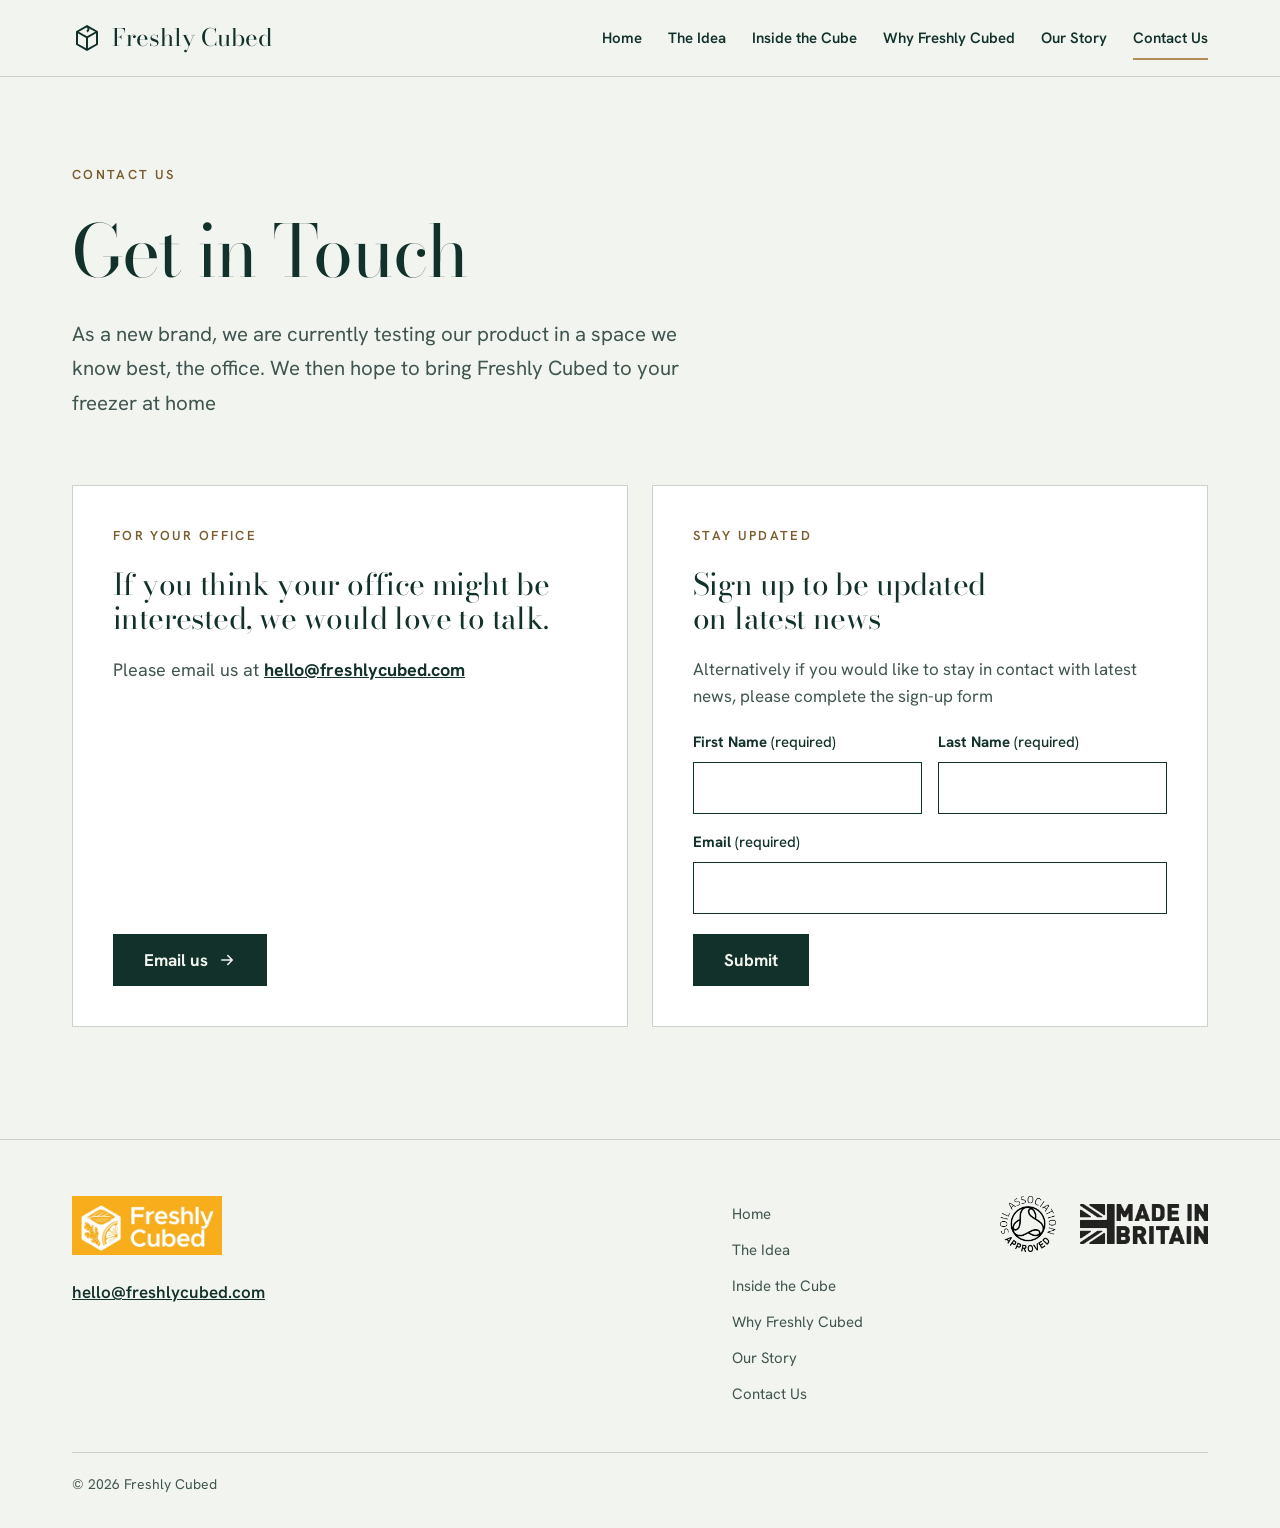
==== contact.html @ 2414d9d3 "feat: add Freshly Cubed website (design A, botanical) Six static pages built from concept direction " ====
<!doctype html>
<html lang="en-GB" class="no-js">
<head>
<meta charset="utf-8">
<meta name="viewport" content="width=device-width, initial-scale=1, viewport-fit=cover">
<title>Contact Us | Freshly Cubed</title>
<meta name="description" content="Get in touch with Freshly Cubed. If you think your office might be interested, we would love to talk.">
<meta name="theme-color" content="#F2F4F0">
<meta property="og:site_name" content="Freshly Cubed">
<meta property="og:title" content="Contact Us | Freshly Cubed">
<meta property="og:description" content="Get in touch with Freshly Cubed. If you think your office might be interested, we would love to talk.">
<meta property="og:type" content="website">
<meta property="og:image" content="images/cube-ingredients.jpg">
<link rel="canonical" href="https://freshlycubed.com/contact">
<link rel="icon" type="image/png" href="images/favicon.png">
<link rel="preconnect" href="https://fonts.googleapis.com">
<link rel="preconnect" href="https://fonts.gstatic.com" crossorigin>
<link rel="stylesheet" href="https://fonts.googleapis.com/css2?family=Bodoni+Moda:ital,opsz,wght@0,6..96,400;0,6..96,500;1,6..96,400&amp;family=Hanken+Grotesk:wght@400;500;600;700&amp;display=swap">
<link rel="stylesheet" href="css/site.css">
<script src="js/site.js" defer></script>
</head>
<body>
<a href="#main" class="skip">Skip to content</a>
<header class="site-header">
  <div class="wrap header-row">
    <a href="index.html" class="brand"><svg width="30" height="30" viewBox="0 0 24 24" fill="none" stroke="currentColor" stroke-width="1.6" stroke-linejoin="round" aria-hidden="true"><path d="M12 2.5 20 7v10l-8 4.5L4 17V7z"/><path d="M4 7l8 4.5L20 7M12 11.5v10"/><path d="M12 2.5c1.6 1.4 1.6 3 0 4.4"/></svg>Freshly Cubed</a>
    <button class="nav-toggle" type="button" aria-expanded="false" aria-controls="site-nav">
      <svg class="icon-open" width="20" height="20" viewBox="0 0 24 24" fill="none" stroke="currentColor" stroke-width="2" stroke-linecap="round" aria-hidden="true"><path d="M4 7h16M4 12h16M4 17h16"/></svg>
      <svg class="icon-close" width="20" height="20" viewBox="0 0 24 24" fill="none" stroke="currentColor" stroke-width="2" stroke-linecap="round" aria-hidden="true"><path d="M6 6l12 12M18 6 6 18"/></svg>
      Menu
    </button>
    <nav id="site-nav" class="site-nav" aria-label="Main">
      <ul class="nav-list"><li><a href="index.html">Home</a></li><li><a href="the-idea.html">The Idea</a></li><li><a href="inside-the-cube.html">Inside the Cube</a></li><li><a href="why.html">Why Freshly Cubed</a></li><li><a href="story.html">Our Story</a></li><li><a href="contact.html" aria-current="page">Contact Us</a></li></ul>
    </nav>
  </div>
</header>
<main id="main">
<section class="section section--tight-top" style="padding-bottom:64px">
  <div class="wrap stack">
    <p class="eyebrow">Contact Us</p>
    <h1 class="h-display">Get in Touch</h1>
    <p class="lede muted">As a new brand, we are currently testing our product in a space we know best, the office. We then hope to bring Freshly Cubed to your freezer at home</p>
  </div>
</section>

<section class="section section--flush-top">
  <div class="wrap card-grid">
    <div class="card">
      <p class="eyebrow">For your office</p>
      <h2 class="h-card" style="font-size:clamp(26px,2.6vw,30px)">If you think your office might be interested, we would love to talk.</h2>
      <p class="muted" style="font-size:18px">Please email us at <a href="mailto:hello@freshlycubed.com" style="color:var(--forest);font-weight:700">hello@freshlycubed.com</a></p>
      <div class="card__foot"><a class="btn" href="mailto:hello@freshlycubed.com">Email us<svg width="18" height="18" viewBox="0 0 24 24" fill="none" stroke="currentColor" stroke-width="2" stroke-linecap="round" aria-hidden="true"><path d="M5 12h14M13 6l6 6-6 6"/></svg></a></div>
    </div>
    <form class="card" data-signup novalidate>
      <p class="eyebrow">Stay updated</p>
      <h2 class="h-card" style="font-size:clamp(26px,2.6vw,30px)">Sign up to be updated on latest news</h2>
      <p class="muted">Alternatively if you would like to stay in contact with latest news, please complete the sign-up form</p>
      <div class="form-grid">
        <div class="field"><label for="first-name">First Name <span>(required)</span></label><input id="first-name" name="first_name" type="text" autocomplete="given-name" required></div>
        <div class="field"><label for="last-name">Last Name <span>(required)</span></label><input id="last-name" name="last_name" type="text" autocomplete="family-name" required></div>
        <div class="field field--full"><label for="email">Email <span>(required)</span></label><input id="email" name="email" type="email" autocomplete="email" required></div>
      </div>
      <div><button class="btn" type="submit">Submit</button></div>
      <p class="form-status" data-status role="status" aria-live="polite" hidden></p>
    </form>
  </div>
</section>
</main>
<footer class="site-footer">
  <div class="wrap">
    <div class="footer-row">
      <div class="footer-brand">
        <a href="index.html"><img src="images/logo.webp" width="668" height="260" alt="Freshly Cubed"></a>
        <a class="footer-email" href="mailto:hello@freshlycubed.com">hello@freshlycubed.com</a>
      </div>
      <nav class="footer-nav" aria-label="Footer"><ul><li><a href="index.html">Home</a></li><li><a href="the-idea.html">The Idea</a></li><li><a href="inside-the-cube.html">Inside the Cube</a></li><li><a href="why.html">Why Freshly Cubed</a></li><li><a href="story.html">Our Story</a></li><li><a href="contact.html">Contact Us</a></li></ul></nav>
      <div class="badges">
        <img src="images/soil-association.webp" width="400" height="399" alt="Soil Association approved organic">
        <img class="badge-wide" src="images/made-in-britain.webp" width="400" height="125" alt="Made in Britain">
      </div>
    </div>
    <p class="footer-base">&copy; <span data-year>2026</span> Freshly Cubed</p>
  </div>
</footer>
</body>
</html>
---- css/site.css ----
/* Freshly Cubed — Design A "Botanical"
   Layout: one 1200px editorial column; mint ground, white and forest bands,
   one brand-orange photo panel per page where the product photo lives. */
:root {
  --forest: #12312A;
  --mint: #F2F4F0;
  --paper: #FFFFFF;
  --sage: #40554F;
  --mist: #C7D3CC;
  --line: #C9D3CB;
  --line-soft: #D5DDD6;
  --gold: #7A5C2E;
  --brass: #B08D57;
  --sand: #D9B97F;
  --orange: #F8AE1C;

  --display: 'Bodoni Moda', 'Bodoni 72', Didot, Georgia, serif;
  --body: 'Hanken Grotesk', system-ui, -apple-system, 'Segoe UI', Roboto, sans-serif;

  --gutter: clamp(16px, 4vw, 32px);
  --section: clamp(64px, 9vw, 112px);
  --header-h: 76px;
  color-scheme: light;
}

*, *::before, *::after { box-sizing: border-box; }
html { -webkit-text-size-adjust: 100%; scroll-behavior: smooth; }
body {
  margin: 0;
  background: var(--mint);
  color: var(--forest);
  font-family: var(--body);
  font-size: 17px;
  line-height: 1.6;
  -webkit-font-smoothing: antialiased;
  text-rendering: optimizeLegibility;
}
body::before {
  content: "";
  position: fixed;
  inset: 0 0 auto;
  height: env(safe-area-inset-top, 0px);
  z-index: 40;
  background: var(--mint);
}
img { max-width: 100%; height: auto; display: block; }
a { color: inherit; }
p { margin: 0; }
h1, h2, h3 {
  margin: 0;
  font-family: var(--display);
  font-weight: 400;
  letter-spacing: -0.02em;
  text-wrap: balance;
}
ul, ol { list-style: none; margin: 0; padding: 0; }
:focus-visible { outline: 3px solid var(--gold); outline-offset: 3px; }
[hidden] { display: none !important; }

.wrap {
  width: 100%;
  max-width: 1200px;
  margin-inline: auto;
  padding-left: max(var(--gutter), env(safe-area-inset-left, 0px));
  padding-right: max(var(--gutter), env(safe-area-inset-right, 0px));
}

.skip {
  position: absolute;
  left: -9999px;
  top: 12px;
  z-index: 50;
  padding: 12px 18px;
  background: var(--forest);
  color: var(--mint);
  font-weight: 700;
}
.skip:focus { left: 16px; }

/* ---------- Type ---------- */
.eyebrow {
  font-size: 13px;
  font-weight: 600;
  letter-spacing: 0.18em;
  text-transform: uppercase;
  color: var(--gold);
}
.h-display { font-size: clamp(40px, 6vw, 72px); line-height: 1.04; }
.h-section { font-size: clamp(30px, 4vw, 48px); line-height: 1.08; }
.h-card { font-size: clamp(24px, 2.4vw, 28px); line-height: 1.15; }
.lede { max-width: 56ch; font-size: clamp(18px, 1.6vw, 21px); line-height: 1.7; }
.body-lg { max-width: 62ch; font-size: 18px; line-height: 1.7; }
.muted { color: var(--sage); }
.accent-italic { font-style: italic; color: var(--gold); }

/* ---------- Header ---------- */
.site-header {
  position: sticky;
  top: env(safe-area-inset-top, 0px);
  z-index: 30;
  background: var(--mint);
  border-bottom: 1px solid var(--line);
}
.header-row {
  display: flex;
  align-items: center;
  justify-content: space-between;
  gap: 16px 32px;
  min-height: var(--header-h);
  padding-block: 12px;
}
.brand {
  display: inline-flex;
  align-items: center;
  gap: 10px;
  min-height: 44px;
  font-family: var(--display);
  font-size: 24px;
  text-decoration: none;
  white-space: nowrap;
}
.brand svg { flex: none; }
.nav-list {
  display: flex;
  flex-wrap: wrap;
  align-items: center;
  gap: 4px 26px;
  font-size: 15px;
  font-weight: 600;
}
.nav-list a {
  display: inline-flex;
  align-items: center;
  min-height: 44px;
  text-decoration: none;
  box-shadow: inset 0 -2px 0 transparent;
  transition: box-shadow 180ms ease-out;
}
.nav-list a:hover { box-shadow: inset 0 -2px 0 var(--line); }
.nav-list a[aria-current="page"] { box-shadow: inset 0 -2px 0 var(--brass); }

.nav-toggle {
  display: none;
  align-items: center;
  gap: 10px;
  min-height: 44px;
  padding: 0 14px;
  background: transparent;
  color: var(--forest);
  border: 1px solid var(--forest);
  font: 700 15px/1 var(--body);
  cursor: pointer;
}
.nav-toggle .icon-close { display: none; }
.nav-toggle[aria-expanded="true"] .icon-open { display: none; }
.nav-toggle[aria-expanded="true"] .icon-close { display: block; }

@media (max-width: 1040px) {
  .nav-toggle { display: inline-flex; }
  .site-nav {
    display: none;
    position: absolute;
    left: 0;
    right: 0;
    top: 100%;
    max-height: calc(100dvh - var(--header-h));
    overflow-y: auto;
    background: var(--mint);
    border-bottom: 1px solid var(--line);
    box-shadow: 0 24px 40px -24px rgba(18, 49, 42, 0.35);
  }
  .site-nav.is-open { display: block; }
  .no-js .site-nav { display: block; position: static; box-shadow: none; border: 0; }
  .no-js .header-row { flex-wrap: wrap; }
  .nav-list {
    flex-direction: column;
    align-items: stretch;
    gap: 0;
    max-width: 1200px;
    margin-inline: auto;
    padding: 8px max(var(--gutter), env(safe-area-inset-right, 0px)) 24px max(var(--gutter), env(safe-area-inset-left, 0px));
  }
  .nav-list a {
    width: 100%;
    min-height: 56px;
    font-family: var(--display);
    font-weight: 400;
    font-size: 24px;
    border-bottom: 1px solid var(--line);
    box-shadow: none;
  }
  .nav-list a[aria-current="page"] { box-shadow: none; color: var(--gold); }
}

@media (max-width: 400px) {
  .header-row { gap: 12px; }
  .brand { gap: 8px; font-size: 20px; }
  .brand svg { width: 26px; height: 26px; }
  .nav-toggle { gap: 8px; padding: 0 10px; }
}

/* ---------- Buttons & links ---------- */
.btn {
  display: inline-flex;
  align-items: center;
  justify-content: center;
  gap: 10px;
  min-height: 52px;
  padding: 14px 30px;
  border: 1px solid var(--forest);
  background: var(--forest);
  color: var(--mint);
  font: 700 17px/1.2 var(--body);
  text-decoration: none;
  cursor: pointer;
  transition: background-color 180ms ease-out, color 180ms ease-out;
}
.btn:hover { background: transparent; color: var(--forest); }
.btn svg { transition: transform 180ms ease-out; }
.btn:hover svg, .link-arrow:hover svg { transform: translateX(4px); }
.btn--light { background: var(--mint); color: var(--forest); border-color: var(--mint); }
.btn--light:hover { background: transparent; color: var(--mint); }
.btn--ghost-light { background: transparent; color: var(--mint); border-color: var(--mint); }
.btn--ghost-light:hover { background: var(--mint); color: var(--forest); }

.link-arrow {
  display: inline-flex;
  align-items: center;
  gap: 8px;
  min-height: 44px;
  font-weight: 700;
  font-size: 16px;
  text-decoration: underline;
  text-underline-offset: 6px;
  text-decoration-thickness: 1px;
}
.link-arrow svg { transition: transform 180ms ease-out; }

/* ---------- Sections ---------- */
.section { padding-block: var(--section); }
.section--tight-top { padding-top: clamp(56px, 7vw, 88px); }
.section--flush-top { padding-top: 0; }
.bg-paper { background: var(--paper); }
.bg-forest { background: var(--forest); color: var(--mint); }
.bg-forest .eyebrow { color: var(--sand); }
.bg-forest .muted { color: var(--mist); }

.stack { display: flex; flex-direction: column; gap: 28px; }
.stack-sm { display: flex; flex-direction: column; gap: 20px; }
.split {
  display: flex;
  flex-wrap: wrap;
  gap: 16px 48px;
  align-items: flex-end;
  justify-content: space-between;
}
.cluster { display: flex; flex-wrap: wrap; align-items: center; gap: 16px 28px; }

/* ---------- Home hero ---------- */
.hero { padding-block: clamp(40px, 6vw, 72px) var(--section); }
.hero-grid {
  display: grid;
  grid-template-columns: minmax(0, 1.1fr) minmax(0, 0.9fr);
  gap: 56px 72px;
  align-items: center;
}
.hero-copy { min-width: 0; }
.hero-copy h1 { max-width: 620px; }

.photo-panel {
  position: relative;
  display: grid;
  place-items: center;
  aspect-ratio: 4 / 5;
  max-width: 100%;
  overflow: hidden;
  background: var(--orange);
}
.photo-panel img { width: 100%; }
.photo-panel__tag {
  position: absolute;
  left: 20px;
  right: 20px;
  font-size: 12px;
  font-weight: 700;
  letter-spacing: 0.14em;
  text-transform: uppercase;
  color: var(--forest);
}
.photo-panel__tag--top { top: 20px; }
.photo-panel__tag--bottom { bottom: 18px; display: flex; flex-wrap: wrap; gap: 6px 14px; }
.photo-panel--square { aspect-ratio: 1 / 1; }

@media (max-width: 860px) {
  .hero-grid { grid-template-columns: minmax(0, 1fr); }
  .photo-panel { aspect-ratio: auto; padding-block: 56px 64px; }
}

/* ---------- Ingredient names strip (home) ---------- */
.name-strip {
  display: grid;
  grid-template-columns: repeat(auto-fit, minmax(min(100%, 170px), 1fr));
  border-top: 1px solid var(--forest);
}
.name-strip a {
  display: flex;
  flex-direction: column;
  gap: 10px;
  padding: 24px 20px 8px 0;
  text-decoration: none;
}
.name-strip .num { font-size: 13px; font-weight: 600; letter-spacing: 0.18em; color: var(--gold); }
.name-strip .name {
  font-family: var(--display);
  font-style: italic;
  font-size: 30px;
  line-height: 1.05;
  letter-spacing: -0.02em;
  transition: color 180ms ease-out;
}
.name-strip a:hover .name { color: var(--gold); }

/* ---------- Serving tiles ---------- */
.serve-grid {
  display: grid;
  grid-template-columns: repeat(5, minmax(0, 1fr));
  gap: 12px;
}
.serve-grid li { display: flex; flex-direction: column; align-items: center; gap: 12px; text-align: center; }
.serve-grid img {
  width: 100%;
  aspect-ratio: 1 / 1;
  object-fit: cover;
  background: var(--orange);
  transition: transform 220ms ease-out;
}
.serve-grid li:hover img { transform: translateY(-4px); }
.serve-grid span { font-size: 14px; font-weight: 600; }
.serve-grid--lg { gap: 20px; }
.serve-grid--lg span { font-size: 16px; font-weight: 700; }
@media (max-width: 640px) {
  .serve-grid { grid-template-columns: repeat(3, minmax(0, 1fr)); }
}
@media (max-width: 380px) {
  .serve-grid { grid-template-columns: repeat(2, minmax(0, 1fr)); }
}

.feature-row { display: flex; flex-wrap: wrap; gap: 48px 64px; align-items: center; }
.feature-row > * { min-width: 0; }
.feature-row__text { flex: 1 1 360px; }
.feature-row__media { flex: 1 1 460px; }
.feature-row__media--narrow { flex: 1 1 340px; max-width: 460px; }

/* ---------- Reasons ---------- */
.reasons-teaser {
  display: grid;
  grid-template-columns: repeat(auto-fit, minmax(min(100%, 280px), 1fr));
}
.reasons-teaser li {
  display: flex;
  flex-direction: column;
  gap: 14px;
  padding: 32px 32px 0 0;
  border-top: 1px solid var(--line-soft);
}
.reason-num { font-family: var(--display); font-size: 40px; line-height: 1; color: var(--gold); }

.reasons {
  display: grid;
  grid-template-columns: repeat(auto-fit, minmax(min(100%, 460px), 1fr));
  column-gap: 72px;
}
.reasons li { display: flex; gap: 24px; padding-block: 36px; border-top: 1px solid var(--line); }
.reasons .reason-num { flex: 0 0 56px; }
.reasons .reason-body { flex: 1 1 auto; min-width: 0; display: flex; flex-direction: column; gap: 10px; }
.reasons p { max-width: 46ch; font-size: 18px; line-height: 1.65; }
.reasons p.muted { font-size: 16px; }

.tags { display: flex; flex-wrap: wrap; gap: 12px; max-width: 440px; }
.tag { padding: 8px 14px; border: 1px solid var(--line); font-size: 14px; font-weight: 600; }

.pull {
  display: flex;
  flex-wrap: wrap;
  gap: 32px 72px;
  align-items: flex-start;
  margin: 0;
}
.pull figcaption { flex: 0 0 200px; display: flex; flex-direction: column; gap: 12px; }
.pull figcaption .reason-num { color: var(--sand); }
.pull blockquote {
  flex: 1 1 520px;
  min-width: 0;
  margin: 0;
  font-family: var(--display);
  font-style: italic;
  font-size: clamp(28px, 3.8vw, 46px);
  line-height: 1.18;
  letter-spacing: -0.02em;
}

/* ---------- People ---------- */
.portraits { display: grid; grid-template-columns: repeat(2, minmax(0, 1fr)); gap: 20px; }
.portrait { margin: 0; display: flex; flex-direction: column; align-items: center; gap: 14px; }
.portrait:nth-child(2) { margin-top: 48px; }
.portrait img {
  width: 100%;
  max-width: 225px;
  aspect-ratio: 1 / 1;
  object-fit: cover;
  object-position: center 22%;
  border-radius: 50%;
  background: var(--line-soft);
}
.portrait figcaption { font-family: var(--display); font-size: clamp(15px, 1.2vw + 10px, 20px); letter-spacing: -0.02em; text-align: center; }
.portrait--sm figcaption { font-family: var(--body); font-size: 14px; font-weight: 600; letter-spacing: 0; }

.quote-xl {
  margin: 0;
  font-family: var(--display);
  font-style: italic;
  font-size: clamp(28px, 3.6vw, 44px);
  line-height: 1.15;
  letter-spacing: -0.02em;
}
.quote-mark { color: var(--gold); }

.story-grid { display: flex; flex-wrap: wrap; gap: 56px 80px; align-items: flex-start; }
.story-grid__text { flex: 3 1 480px; min-width: 0; }
.story-grid__people { flex: 2 1 300px; min-width: 0; }
.dropcap::first-letter {
  float: left;
  font-family: var(--display);
  font-size: 76px;
  line-height: 0.82;
  padding: 8px 12px 0 0;
  color: var(--gold);
}
.mission {
  max-width: 980px;
  font-family: var(--display);
  font-size: clamp(24px, 3.4vw, 40px);
  line-height: 1.25;
  letter-spacing: -0.02em;
}
.mission strong { color: var(--sand); font-weight: 500; }

/* ---------- Big statement band ---------- */
.statement {
  flex: 1 1 560px;
  min-width: 0;
  font-family: var(--display);
  font-style: italic;
  font-size: clamp(36px, 5.6vw, 72px);
  line-height: 1.02;
  letter-spacing: -0.02em;
}
.stack-sm > .statement, .stack > .statement { flex: none; }

/* ---------- Inside the Cube ---------- */
.cube-map {
  position: relative;
  max-width: 852px;
  margin-inline: auto;
}
.cube-band { background: var(--orange); padding-block: clamp(24px, 4vw, 48px); }
.spot {
  position: absolute;
  width: 44px;
  height: 44px;
  margin: -22px 0 0 -22px;
  display: grid;
  place-items: center;
  text-decoration: none;
}
.spot span {
  display: grid;
  place-items: center;
  width: 34px;
  height: 34px;
  border-radius: 50%;
  background: var(--forest);
  color: var(--mint);
  font: 700 14px/1 var(--body);
  box-shadow: 0 0 0 4px rgba(242, 244, 240, 0.85);
  transition: transform 180ms ease-out, background-color 180ms ease-out;
}
.spot:hover span, .spot.is-active span { transform: scale(1.15); background: var(--gold); }
@media (prefers-reduced-motion: no-preference) {
  .spot span { animation: pulse 2.8s ease-out infinite; }
  .spot:nth-of-type(2) span { animation-delay: 0.4s; }
  .spot:nth-of-type(3) span { animation-delay: 0.8s; }
  .spot:nth-of-type(4) span { animation-delay: 1.2s; }
  .spot:nth-of-type(5) span { animation-delay: 1.6s; }
}
@keyframes pulse {
  0% { box-shadow: 0 0 0 4px rgba(242, 244, 240, 0.85), 0 0 0 4px rgba(18, 49, 42, 0.35); }
  70% { box-shadow: 0 0 0 4px rgba(242, 244, 240, 0.85), 0 0 0 16px rgba(18, 49, 42, 0); }
  100% { box-shadow: 0 0 0 4px rgba(242, 244, 240, 0.85), 0 0 0 16px rgba(18, 49, 42, 0); }
}
.cube-legend {
  display: flex;
  flex-wrap: wrap;
  justify-content: center;
  gap: 4px 20px;
  margin-top: 16px;
  font-size: 14px;
  font-weight: 700;
}
.cube-legend a { display: inline-flex; align-items: center; min-height: 44px; text-decoration: none; }
.cube-legend a:hover { text-decoration: underline; text-underline-offset: 4px; }

.ingredients { border-bottom: 1px solid var(--line); }
.ingredient {
  display: grid;
  grid-template-columns: 72px minmax(0, 0.9fr) minmax(0, 1.3fr);
  gap: 12px 40px;
  align-items: start;
  padding: 40px 24px;
  margin-inline: -24px;
  border-top: 1px solid var(--line);
  scroll-margin-top: calc(var(--header-h) + 24px);
  transition: background-color 220ms ease-out;
}
.ingredient:target, .ingredient.is-active { background: var(--paper); }
.ingredient .reason-num { padding-top: 6px; }
.ingredient__head { display: flex; flex-direction: column; align-items: flex-start; gap: 14px; }
.ingredient__name { font-size: clamp(34px, 4vw, 48px); line-height: 1; font-style: italic; }
.compound {
  display: inline-flex;
  align-items: center;
  gap: 8px;
  padding: 6px 12px;
  border: 1px solid var(--brass);
  font-size: 13px;
  font-weight: 700;
  letter-spacing: 0.08em;
  text-transform: uppercase;
  color: var(--gold);
}
.ingredient__text { max-width: 54ch; font-size: 18px; line-height: 1.7; padding-top: 6px; }
@media (max-width: 760px) {
  .ingredient { grid-template-columns: 48px minmax(0, 1fr); padding: 32px 16px; margin-inline: -16px; }
  .ingredient .reason-num { font-size: 32px; }
  .ingredient__text { grid-column: 2; }
}

/* ---------- Contact ---------- */
.card-grid {
  display: grid;
  grid-template-columns: repeat(auto-fit, minmax(min(100%, 340px), 1fr));
  gap: 24px;
  align-items: stretch;
}
.card {
  display: flex;
  flex-direction: column;
  gap: 20px;
  padding: clamp(24px, 4vw, 40px);
  background: var(--paper);
  border: 1px solid var(--line);
}
.card__foot { margin-top: auto; padding-top: 16px; }
.form-grid { display: grid; grid-template-columns: repeat(auto-fit, minmax(min(100%, 180px), 1fr)); gap: 16px; }
.field { display: flex; flex-direction: column; gap: 8px; }
.field--full { grid-column: 1 / -1; }
.field label { font-weight: 700; font-size: 15px; }
.field label span { font-weight: 500; }
.field input {
  width: 100%;
  min-height: 52px;
  padding: 12px 16px;
  font: 16px/1.4 var(--body);
  color: var(--forest);
  background: var(--paper);
  border: 1px solid var(--forest);
  border-radius: 0;
}
.form-status {
  padding: 14px 16px;
  border: 1px solid var(--brass);
  background: var(--mint);
  font-size: 15px;
  line-height: 1.5;
}

/* ---------- Footer ---------- */
.site-footer { border-top: 1px solid var(--line); padding-block: 56px 32px; }
.footer-row { display: flex; flex-wrap: wrap; gap: 32px 48px; justify-content: space-between; align-items: flex-start; }
.footer-brand { flex: 1 1 260px; display: flex; flex-direction: column; align-items: flex-start; gap: 16px; }
.footer-brand img { width: 150px; }
.footer-email { display: inline-flex; align-items: center; min-height: 44px; font-weight: 600; }
.footer-nav { flex: 0 1 220px; display: flex; flex-direction: column; font-size: 15px; }
.footer-nav a { display: inline-flex; align-items: center; min-height: 36px; color: var(--sage); text-decoration: none; }
.footer-nav a:hover { color: var(--forest); text-decoration: underline; text-underline-offset: 4px; }
.badges { flex: 0 1 auto; display: flex; flex-wrap: wrap; align-items: center; gap: 24px; }
.badges img { height: 56px; width: auto; }
.badges img.badge-wide { height: 40px; }
.footer-base {
  margin-top: 40px;
  padding-top: 20px;
  border-top: 1px solid var(--line);
  font-size: 14px;
  color: var(--sage);
}

@media (prefers-reduced-motion: reduce) {
  html { scroll-behavior: auto; }
  *, *::before, *::after { transition: none !important; animation: none !important; }
}
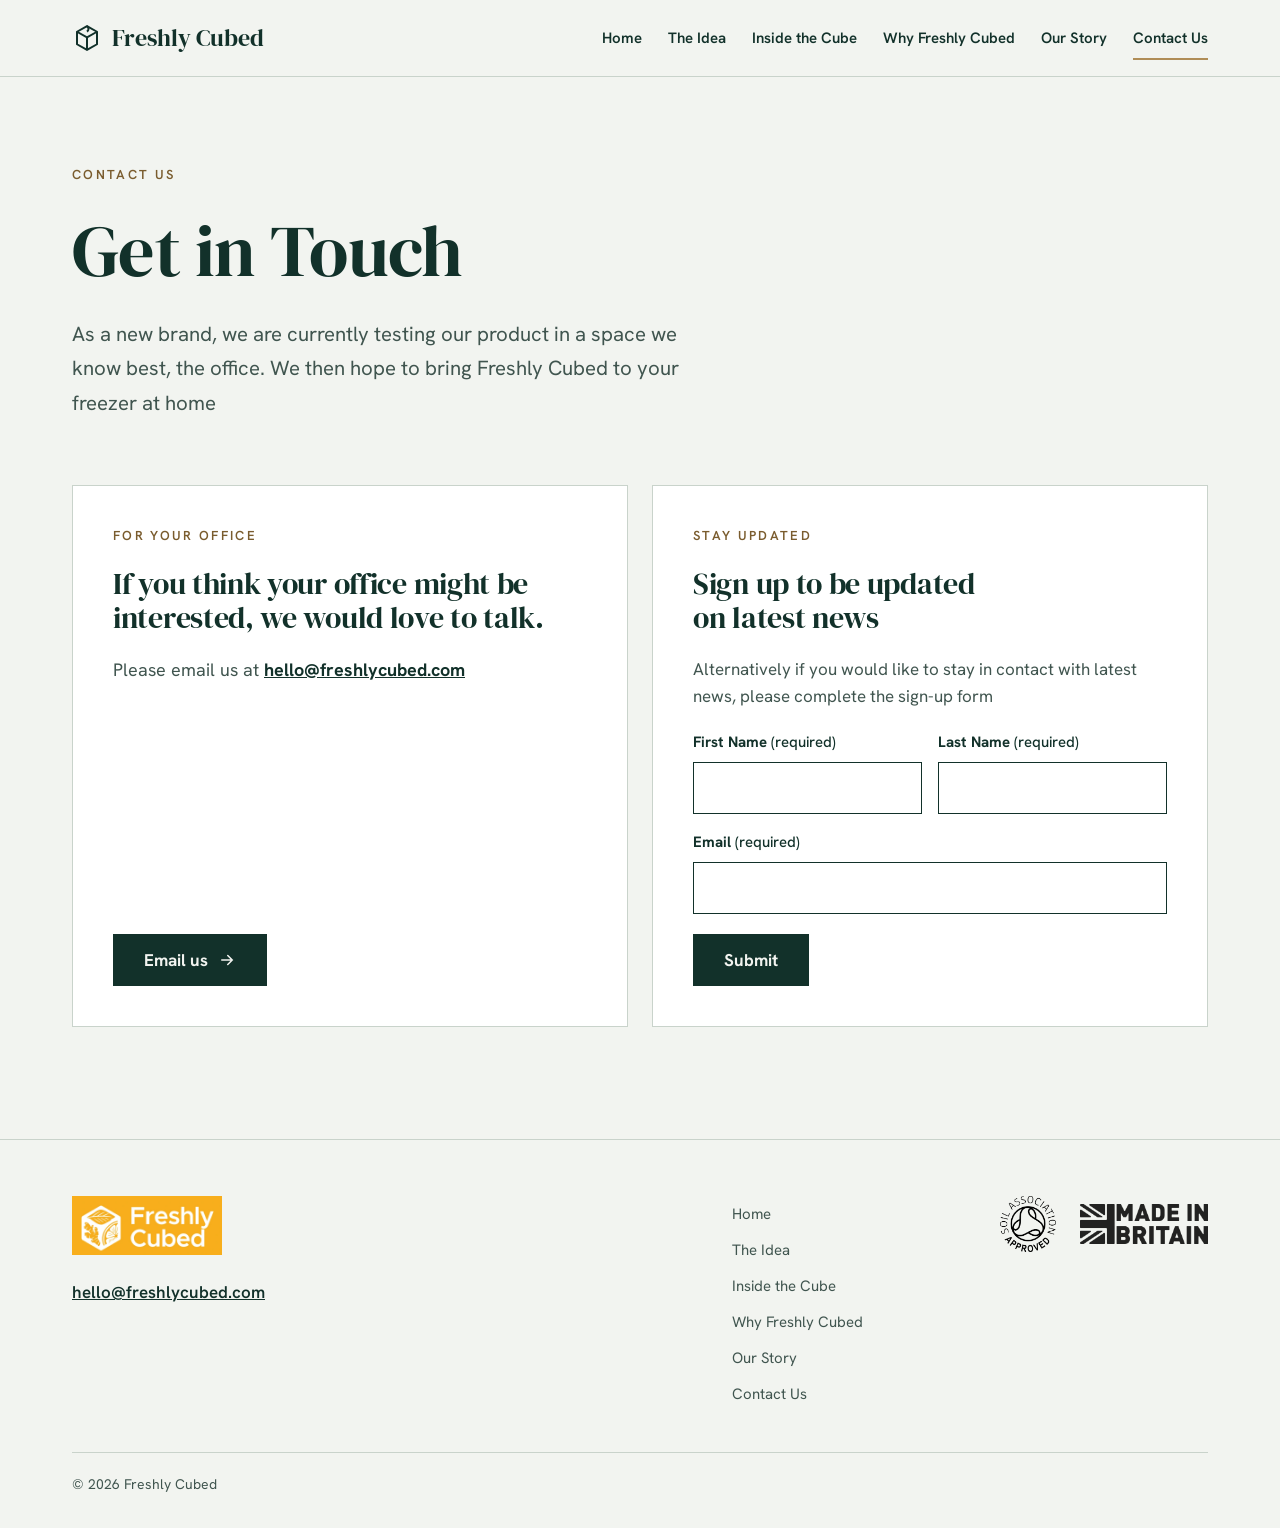
==== commit 5eeb6d52: "fix: use DM Serif Display for headings Bodoni Moda hairlines were too thin to read on screen at head" ====
--- a/contact.html
+++ b/contact.html
@@ -15,7 +15,7 @@
 <link rel="icon" type="image/png" href="images/favicon.png">
 <link rel="preconnect" href="https://fonts.googleapis.com">
 <link rel="preconnect" href="https://fonts.gstatic.com" crossorigin>
-<link rel="stylesheet" href="https://fonts.googleapis.com/css2?family=Bodoni+Moda:ital,opsz,wght@0,6..96,400;0,6..96,500;1,6..96,400&amp;family=Hanken+Grotesk:wght@400;500;600;700&amp;display=swap">
+<link rel="stylesheet" href="https://fonts.googleapis.com/css2?family=DM+Serif+Display:ital@0;1&amp;family=Hanken+Grotesk:wght@400;500;600;700&amp;display=swap">
 <link rel="stylesheet" href="css/site.css">
 <script src="js/site.js" defer></script>
 </head>
--- a/css/site.css
+++ b/css/site.css
@@ -14,7 +14,7 @@
   --sand: #D9B97F;
   --orange: #F8AE1C;
 
-  --display: 'Bodoni Moda', 'Bodoni 72', Didot, Georgia, serif;
+  --display: 'DM Serif Display', Georgia, 'Times New Roman', serif;
   --body: 'Hanken Grotesk', system-ui, -apple-system, 'Segoe UI', Roboto, sans-serif;
 
   --gutter: clamp(16px, 4vw, 32px);
@@ -50,7 +50,7 @@
   margin: 0;
   font-family: var(--display);
   font-weight: 400;
-  letter-spacing: -0.02em;
+  letter-spacing: -0.01em;
   text-wrap: balance;
 }
 ul, ol { list-style: none; margin: 0; padding: 0; }
@@ -315,7 +315,7 @@
   font-style: italic;
   font-size: 30px;
   line-height: 1.05;
-  letter-spacing: -0.02em;
+  letter-spacing: -0.01em;
   transition: color 180ms ease-out;
 }
 .name-strip a:hover .name { color: var(--gold); }
@@ -396,7 +396,7 @@
   font-style: italic;
   font-size: clamp(28px, 3.8vw, 46px);
   line-height: 1.18;
-  letter-spacing: -0.02em;
+  letter-spacing: -0.01em;
 }
 
 /* ---------- People ---------- */
@@ -412,7 +412,7 @@
   border-radius: 50%;
   background: var(--line-soft);
 }
-.portrait figcaption { font-family: var(--display); font-size: clamp(15px, 1.2vw + 10px, 20px); letter-spacing: -0.02em; text-align: center; }
+.portrait figcaption { font-family: var(--display); font-size: clamp(15px, 1.2vw + 10px, 20px); letter-spacing: -0.01em; text-align: center; }
 .portrait--sm figcaption { font-family: var(--body); font-size: 14px; font-weight: 600; letter-spacing: 0; }
 
 .quote-xl {
@@ -421,7 +421,7 @@
   font-style: italic;
   font-size: clamp(28px, 3.6vw, 44px);
   line-height: 1.15;
-  letter-spacing: -0.02em;
+  letter-spacing: -0.01em;
 }
 .quote-mark { color: var(--gold); }
 
@@ -441,9 +441,9 @@
   font-family: var(--display);
   font-size: clamp(24px, 3.4vw, 40px);
   line-height: 1.25;
-  letter-spacing: -0.02em;
-}
-.mission strong { color: var(--sand); font-weight: 500; }
+  letter-spacing: -0.01em;
+}
+.mission strong { color: var(--sand); font-weight: 400; }
 
 /* ---------- Big statement band ---------- */
 .statement {
@@ -453,7 +453,7 @@
   font-style: italic;
   font-size: clamp(36px, 5.6vw, 72px);
   line-height: 1.02;
-  letter-spacing: -0.02em;
+  letter-spacing: -0.01em;
 }
 .stack-sm > .statement, .stack > .statement { flex: none; }
 
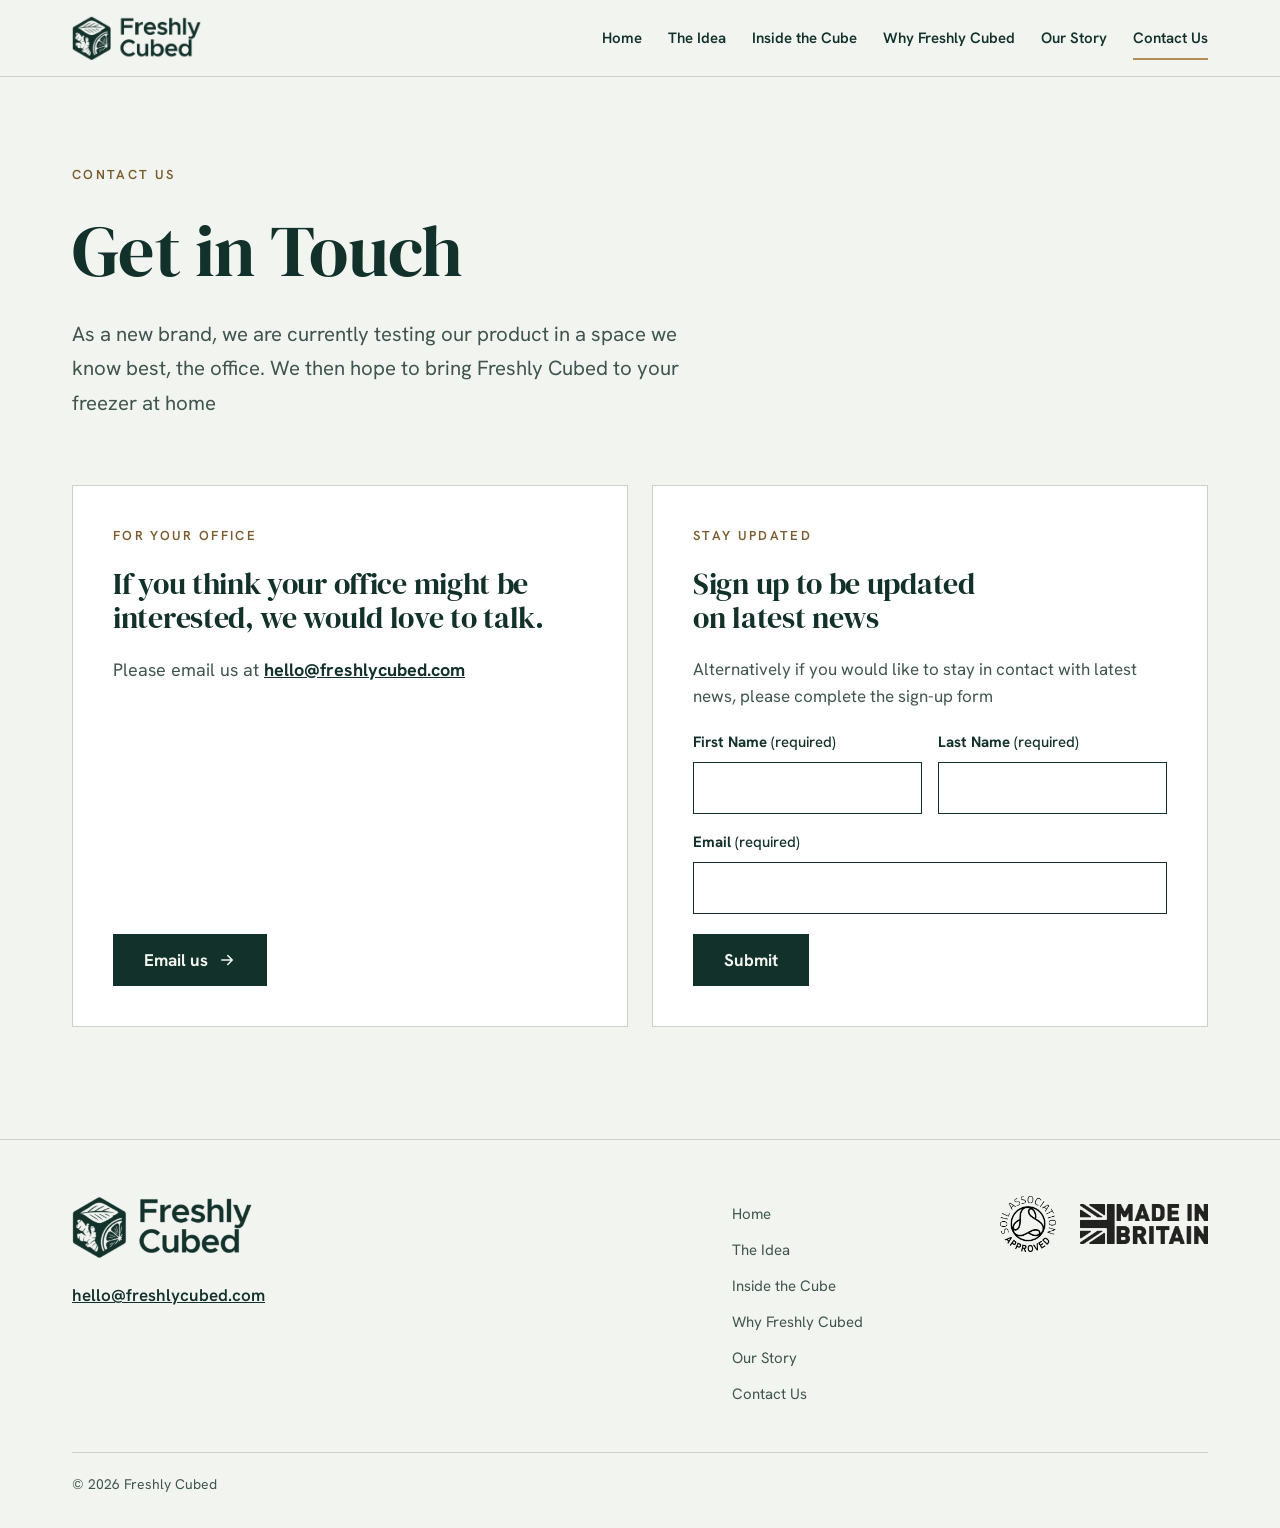
==== commit 710a43e0: "feat: transparent photo panels and transparent brand logo - Drop the white panel and tile background" ====
--- a/contact.html
+++ b/contact.html
@@ -23,7 +23,7 @@
 <a href="#main" class="skip">Skip to content</a>
 <header class="site-header">
   <div class="wrap header-row">
-    <a href="index.html" class="brand"><svg width="30" height="30" viewBox="0 0 24 24" fill="none" stroke="currentColor" stroke-width="1.6" stroke-linejoin="round" aria-hidden="true"><path d="M12 2.5 20 7v10l-8 4.5L4 17V7z"/><path d="M4 7l8 4.5L20 7M12 11.5v10"/><path d="M12 2.5c1.6 1.4 1.6 3 0 4.4"/></svg>Freshly Cubed</a>
+    <a href="index.html" class="brand"><img src="images/logo-forest.webp" width="594" height="203" alt="Freshly Cubed"></a>
     <button class="nav-toggle" type="button" aria-expanded="false" aria-controls="site-nav">
       <svg class="icon-open" width="20" height="20" viewBox="0 0 24 24" fill="none" stroke="currentColor" stroke-width="2" stroke-linecap="round" aria-hidden="true"><path d="M4 7h16M4 12h16M4 17h16"/></svg>
       <svg class="icon-close" width="20" height="20" viewBox="0 0 24 24" fill="none" stroke="currentColor" stroke-width="2" stroke-linecap="round" aria-hidden="true"><path d="M6 6l12 12M18 6 6 18"/></svg>
@@ -70,7 +70,7 @@
   <div class="wrap">
     <div class="footer-row">
       <div class="footer-brand">
-        <a href="index.html"><img src="images/logo.webp" width="668" height="260" alt="Freshly Cubed"></a>
+        <a href="index.html"><img src="images/logo-forest.webp" width="594" height="203" alt="Freshly Cubed" loading="lazy"></a>
         <a class="footer-email" href="mailto:hello@freshlycubed.com">hello@freshlycubed.com</a>
       </div>
       <nav class="footer-nav" aria-label="Footer"><ul><li><a href="index.html">Home</a></li><li><a href="the-idea.html">The Idea</a></li><li><a href="inside-the-cube.html">Inside the Cube</a></li><li><a href="why.html">Why Freshly Cubed</a></li><li><a href="story.html">Our Story</a></li><li><a href="contact.html">Contact Us</a></li></ul></nav>
--- a/css/site.css
+++ b/css/site.css
@@ -1,6 +1,6 @@
 /* Freshly Cubed — Design A "Botanical"
    Layout: one 1200px editorial column; mint ground, white and forest bands,
-   one brand-orange photo panel per page where the product photo lives. */
+   the product photo sits on white panels; brand orange is kept for small accents. */
 :root {
   --forest: #12312A;
   --mint: #F2F4F0;
@@ -119,7 +119,7 @@
   text-decoration: none;
   white-space: nowrap;
 }
-.brand svg { flex: none; }
+.brand img { width: auto; height: 44px; }
 .nav-list {
   display: flex;
   flex-wrap: wrap;
@@ -195,7 +195,7 @@
 @media (max-width: 400px) {
   .header-row { gap: 12px; }
   .brand { gap: 8px; font-size: 20px; }
-  .brand svg { width: 26px; height: 26px; }
+  .brand img { height: 38px; }
   .nav-toggle { gap: 8px; padding: 0 10px; }
 }
 
@@ -271,29 +271,26 @@
   position: relative;
   display: grid;
   place-items: center;
-  aspect-ratio: 4 / 5;
+  gap: 20px;
   max-width: 100%;
-  overflow: hidden;
-  background: var(--orange);
+  background: transparent;
 }
 .photo-panel img { width: 100%; }
 .photo-panel__tag {
-  position: absolute;
-  left: 20px;
-  right: 20px;
+  margin: 0;
+  justify-self: start;
   font-size: 12px;
   font-weight: 700;
   letter-spacing: 0.14em;
   text-transform: uppercase;
   color: var(--forest);
 }
-.photo-panel__tag--top { top: 20px; }
-.photo-panel__tag--bottom { bottom: 18px; display: flex; flex-wrap: wrap; gap: 6px 14px; }
-.photo-panel--square { aspect-ratio: 1 / 1; }
+.photo-panel__tag--top { color: var(--gold); }
+.photo-panel__tag--bottom { display: flex; flex-wrap: wrap; gap: 6px 14px; }
 
 @media (max-width: 860px) {
   .hero-grid { grid-template-columns: minmax(0, 1fr); }
-  .photo-panel { aspect-ratio: auto; padding-block: 56px 64px; }
+  .photo-panel { gap: 16px; }
 }
 
 /* ---------- Ingredient names strip (home) ---------- */
@@ -330,8 +327,9 @@
 .serve-grid img {
   width: 100%;
   aspect-ratio: 1 / 1;
-  object-fit: cover;
-  background: var(--orange);
+  object-fit: contain;
+  padding: 8%;
+  background: transparent;
   transition: transform 220ms ease-out;
 }
 .serve-grid li:hover img { transform: translateY(-4px); }
@@ -437,13 +435,46 @@
   color: var(--gold);
 }
 .mission {
-  max-width: 980px;
-  font-family: var(--display);
-  font-size: clamp(24px, 3.4vw, 40px);
+  display: grid;
+  grid-template-columns: minmax(0, 5fr) minmax(0, 7fr);
+  gap: clamp(28px, 6vw, 96px);
+  align-items: start;
+}
+.mission__title {
+  margin: 0;
+  font-family: var(--display);
+  font-weight: 400;
+  font-size: clamp(40px, 5.4vw, 68px);
+  line-height: 1;
+  letter-spacing: -0.01em;
+  color: var(--sand);
+}
+.mission__title::after {
+  content: '';
+  display: block;
+  width: 56px;
+  height: 2px;
+  margin-top: clamp(20px, 3vw, 32px);
+  background: var(--brass);
+}
+.mission__body { padding-top: clamp(0px, 1vw, 10px); }
+.mission__lead {
+  margin: 0 0 clamp(18px, 2.4vw, 28px);
+  font-family: var(--display);
+  font-size: clamp(24px, 2.7vw, 34px);
   line-height: 1.25;
-  letter-spacing: -0.01em;
-}
-.mission strong { color: var(--sand); font-weight: 400; }
+  color: var(--mint);
+}
+.mission__text {
+  margin: 0;
+  max-width: 56ch;
+  font-size: clamp(17px, 1.4vw, 19px);
+  line-height: 1.7;
+  color: var(--mist);
+}
+@media (max-width: 760px) {
+  .mission { grid-template-columns: minmax(0, 1fr); }
+}
 
 /* ---------- Big statement band ---------- */
 .statement {
@@ -463,7 +494,7 @@
   max-width: 852px;
   margin-inline: auto;
 }
-.cube-band { background: var(--orange); padding-block: clamp(24px, 4vw, 48px); }
+.cube-band { background: transparent; padding-block: clamp(24px, 4vw, 48px); }
 .spot {
   position: absolute;
   width: 44px;
@@ -588,7 +619,7 @@
 .site-footer { border-top: 1px solid var(--line); padding-block: 56px 32px; }
 .footer-row { display: flex; flex-wrap: wrap; gap: 32px 48px; justify-content: space-between; align-items: flex-start; }
 .footer-brand { flex: 1 1 260px; display: flex; flex-direction: column; align-items: flex-start; gap: 16px; }
-.footer-brand img { width: 150px; }
+.footer-brand img { width: 180px; }
 .footer-email { display: inline-flex; align-items: center; min-height: 44px; font-weight: 600; }
 .footer-nav { flex: 0 1 220px; display: flex; flex-direction: column; font-size: 15px; }
 .footer-nav a { display: inline-flex; align-items: center; min-height: 36px; color: var(--sage); text-decoration: none; }
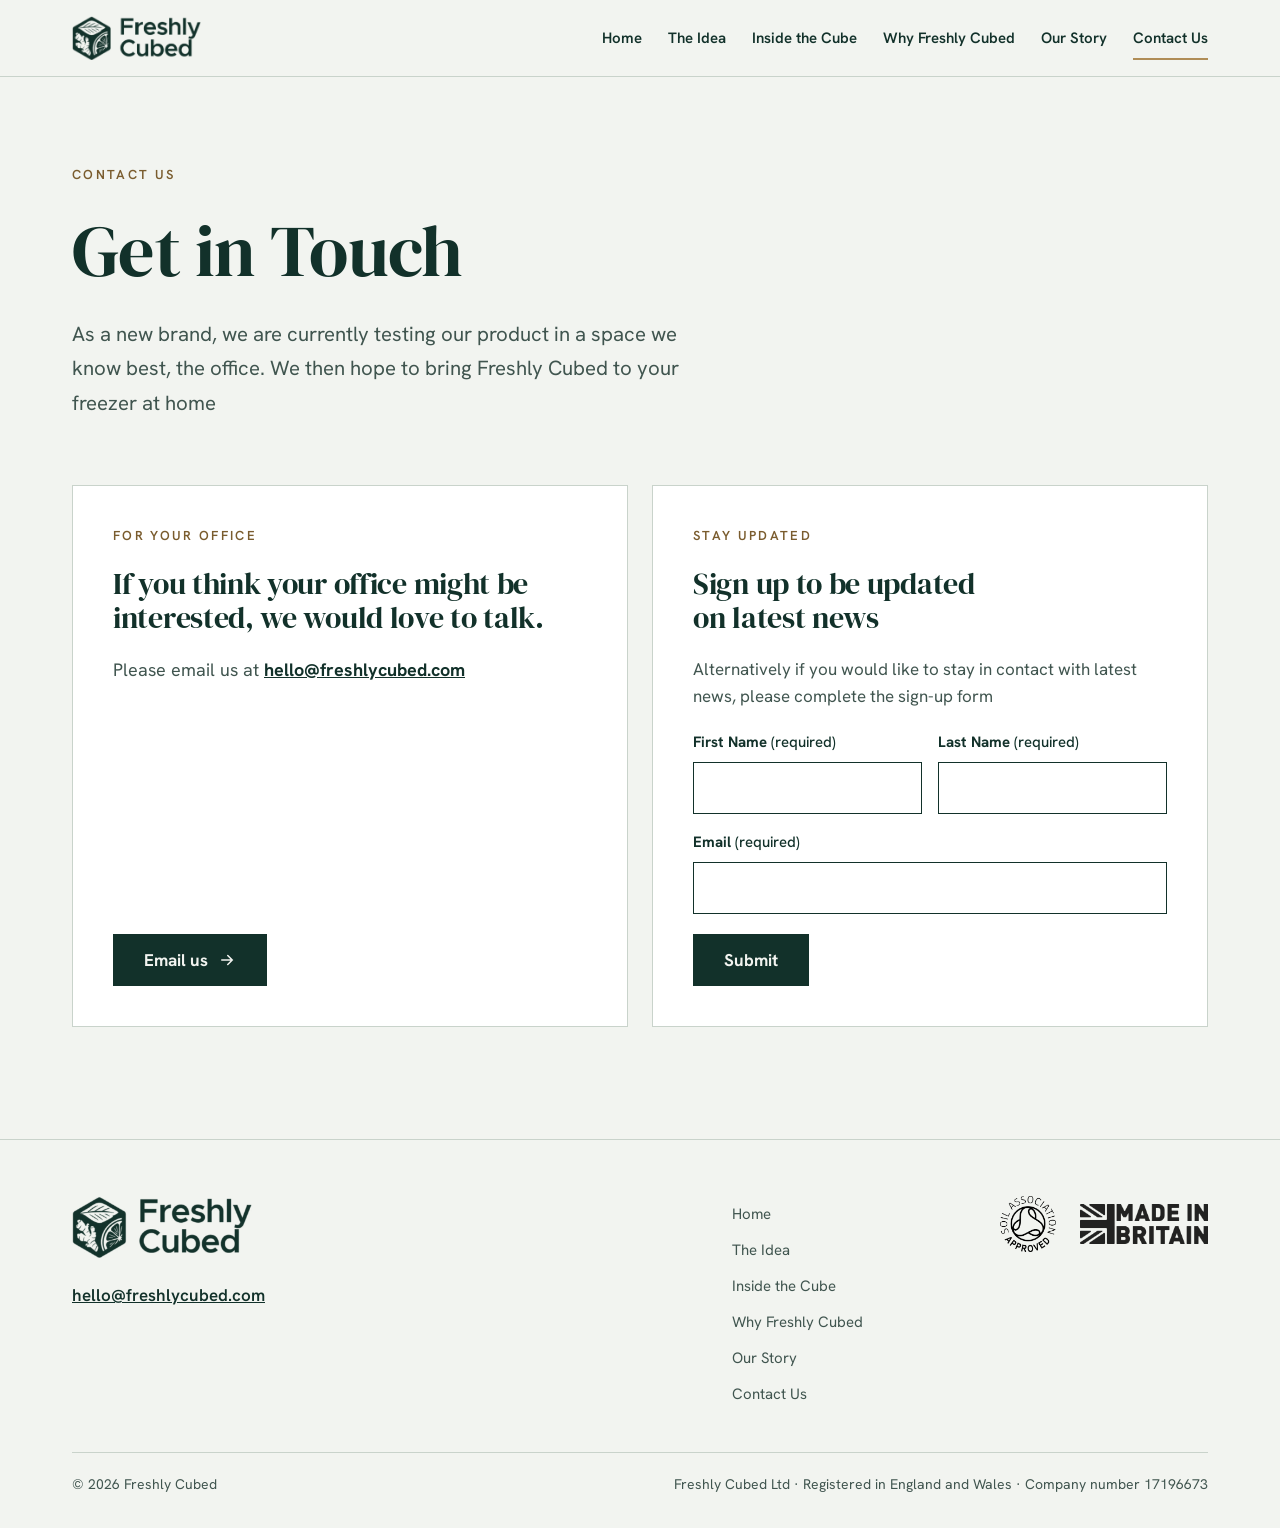
==== commit bea70bbe: "feat: show company registration details in the footer Adds "Freshly Cubed Ltd · Registered in Englan" ====
--- a/contact.html
+++ b/contact.html
@@ -79,7 +79,10 @@
         <img class="badge-wide" src="images/made-in-britain.webp" width="400" height="125" alt="Made in Britain">
       </div>
     </div>
-    <p class="footer-base">&copy; <span data-year>2026</span> Freshly Cubed</p>
+    <div class="footer-base">
+      <p>&copy; <span data-year>2026</span> Freshly Cubed</p>
+      <p>Freshly Cubed Ltd &middot; Registered in England and Wales &middot; Company number 17196673</p>
+    </div>
   </div>
 </footer>
 </body>
--- a/css/site.css
+++ b/css/site.css
@@ -631,11 +631,141 @@
   margin-top: 40px;
   padding-top: 20px;
   border-top: 1px solid var(--line);
+  display: flex;
+  flex-wrap: wrap;
+  justify-content: space-between;
+  gap: 4px 24px;
   font-size: 14px;
   color: var(--sage);
 }
+.footer-base p { margin: 0; }
 
 @media (prefers-reduced-motion: reduce) {
   html { scroll-behavior: auto; }
   *, *::before, *::after { transition: none !important; animation: none !important; }
 }
+
+/* ---------- Motion infographics: Anatomy + Pairing map (Inside the Cube), Pressed then frozen (Why) ----------
+   Each graphic rests on its finished frame, so it reads fully with motion off.
+   site.js adds .is-playing (one-shot) or .is-visible (loops) when it scrolls into view. */
+.ig { display: grid; grid-template-columns: minmax(0, 4fr) minmax(0, 7fr); gap: clamp(28px, 5vw, 72px); align-items: center; }
+.ig--wide { grid-template-columns: minmax(0, 3fr) minmax(0, 8fr); }
+.ig__text { display: grid; gap: 16px; align-content: start; }
+.ig__text p.muted { max-width: 46ch; font-size: 18px; line-height: 1.65; }
+.ig__fig { margin: 0; min-width: 0; display: grid; gap: 16px; }
+.ig__bar { display: flex; flex-wrap: wrap; align-items: center; justify-content: space-between; gap: 12px 16px; }
+.ig__cap { font-size: 14px; color: var(--sage); }
+.ig__hint { display: none; margin: -8px 0 0; font-size: 13px; color: var(--sage); }
+.ig__scroll { overflow-x: auto; -webkit-overflow-scrolling: touch; }
+.ig__scroll:focus-visible { outline: 2px solid var(--brass); outline-offset: 4px; }
+.ig-btn { display: inline-flex; align-items: center; gap: 8px; min-height: 44px; padding: 8px 16px; font: 600 14px var(--body); color: var(--forest); background: transparent; border: 1px solid var(--forest); cursor: pointer; transition: background-color 180ms ease-out, color 180ms ease-out; }
+.ig-btn:hover { background: var(--forest); color: var(--mint); }
+.ig-btn svg { width: 16px; height: 16px; fill: none; stroke: currentColor; stroke-width: 2; stroke-linecap: round; stroke-linejoin: round; }
+.ig-btn:focus-visible, .pmap-filters button:focus-visible { outline: 2px solid var(--brass); outline-offset: 2px; }
+.ig svg text { font-family: var(--body); }
+@media (max-width: 1180px) {
+  .ig--wide { grid-template-columns: minmax(0, 1fr); }
+}
+@media (max-width: 860px) {
+  .ig { grid-template-columns: minmax(0, 1fr); }
+}
+@media (max-width: 700px) {
+  .ig__hint { display: block; }
+}
+
+/* A · Anatomy of the cube */
+.anatomy { width: 100%; max-width: 600px; height: auto; display: block; margin-inline: auto; }
+.anatomy .layer { transition: opacity 250ms ease-out; }
+.anatomy:hover .layer:not(:hover), .anatomy:focus-within .layer:not(:focus) { opacity: 0.3; }
+.anatomy .layer:focus { outline: none; }
+.anatomy .layer:focus-visible .nm, .anatomy .layer:hover .nm { text-decoration: underline; }
+.anatomy .lead { stroke: var(--brass); stroke-width: 1; stroke-dasharray: 2 3; }
+.anatomy .nm { font-family: var(--display); font-size: 25px; fill: var(--forest); }
+.anatomy .cp { font-size: 14px; font-weight: 700; letter-spacing: 0.14em; fill: var(--gold); }
+
+/* E · Pairing map */
+.pmap { width: 100%; min-width: 720px; height: auto; display: block; }
+.pmap [data-k] { transition: opacity 300ms ease-out; }
+.pmap.has-focus [data-k]:not(.on) { opacity: 0.14; }
+.pmap .lnk { fill: none; stroke: var(--brass); stroke-width: 1.4; }
+.pmap .lnk.on { stroke: var(--forest); stroke-width: 2; }
+.pmap .hd { font-size: 11px; font-weight: 700; letter-spacing: 0.14em; fill: var(--gold); }
+.pmap .ing { font-family: var(--display); font-size: 22px; fill: var(--forest); }
+.pmap .pill rect { fill: var(--forest); }
+.pmap .pill text { font-size: 12px; font-weight: 700; letter-spacing: 0.1em; fill: var(--mint); text-anchor: middle; }
+.pmap .pill { transform-box: fill-box; transform-origin: center; }
+.pmap .outg circle { fill: var(--forest); }
+.pmap .out { font-size: 15px; fill: var(--forest); }
+.pmap .pair { stroke: #C4601A; stroke-dasharray: 3 3; stroke-width: 1.4; fill: none; }
+.pmap .pairtx { font-size: 11px; font-weight: 600; fill: #A9500F; }
+.pmap-filters { display: flex; flex-wrap: wrap; gap: 8px; }
+.pmap-filters button { min-height: 44px; padding: 8px 14px; font: 600 14px var(--body); color: var(--forest); background: var(--paper); border: 1px solid var(--line); cursor: pointer; transition: border-color 180ms ease-out; }
+.pmap-filters button:hover, .pmap-filters button.is-auto { border-color: var(--brass); }
+.pmap-filters button[aria-pressed="true"] { background: var(--forest); color: var(--mint); border-color: var(--forest); }
+
+/* F · Pressed, then frozen */
+.freeze { width: 100%; max-width: 560px; height: auto; display: block; margin-inline: auto; }
+.freeze .drop { opacity: 0; }
+.freeze .liq, .freeze .merc { transform-box: fill-box; transform-origin: 50% 100%; }
+.freeze .merc { transform: scaleY(0.22); }
+.freeze .flake { transform-box: fill-box; transform-origin: center; }
+.freeze .tl { font-size: 11px; font-weight: 700; letter-spacing: 0.14em; }
+.freeze .cap { font-family: var(--display); font-size: 24px; text-anchor: middle; fill: var(--forest); }
+.freeze .cap1, .freeze .cap2 { opacity: 0; }
+
+@media (prefers-reduced-motion: no-preference) {
+  .anatomy.is-playing .slab { animation: ig-explode 1.6s cubic-bezier(.2, .8, .2, 1) backwards; }
+  .anatomy.is-playing .lbl { animation: ig-fade-left 0.6s cubic-bezier(.2, .8, .2, 1) backwards; animation-delay: calc(1.4s + var(--i) * 0.12s); }
+
+  .pmap .lnk { stroke-dasharray: 1; }
+  .pmap.is-playing .lnk.l1 { animation: ig-draw 0.8s cubic-bezier(.2, .8, .2, 1) 0.3s backwards; }
+  .pmap.is-playing .pill { animation: ig-pop 0.45s cubic-bezier(.2, .8, .2, 1) 0.9s backwards; }
+  .pmap.is-playing .lnk.l2 { animation: ig-draw 0.8s cubic-bezier(.2, .8, .2, 1) 1.2s backwards; }
+  .pmap.is-playing .outg { animation: ig-fade-left 0.5s cubic-bezier(.2, .8, .2, 1) 1.8s backwards; }
+
+  .freeze .drop { animation: ig-drop 7s cubic-bezier(.5, 0, .9, .5) infinite; }
+  .freeze .drop:nth-of-type(2) { animation-delay: 0.45s; }
+  .freeze .drop:nth-of-type(3) { animation-delay: 0.9s; }
+  .freeze .liq { animation: ig-fill 7s cubic-bezier(.2, .8, .2, 1) infinite; }
+  .freeze .frost { animation: ig-frost 7s ease infinite; }
+  .freeze .flake { animation: ig-flake 7s ease infinite; }
+  .freeze .merc { animation: ig-merc 7s ease infinite; }
+  .freeze .cap1 { animation: ig-cap1 7s ease infinite; }
+  .freeze .cap2 { animation: ig-cap2 7s ease infinite; }
+  .freeze .cap3 { animation: ig-cap3 7s ease infinite; }
+  /* Loops run only while on screen and not paused. */
+  .freeze * { animation-play-state: paused; }
+  .freeze.is-visible:not(.is-paused) * { animation-play-state: running; }
+}
+
+@keyframes ig-explode { 0%, 25% { transform: translateY(var(--dy)); } }
+@keyframes ig-fade-left { from { opacity: 0; transform: translateX(-14px); } }
+@keyframes ig-draw { from { stroke-dashoffset: 1; } }
+@keyframes ig-pop { from { opacity: 0; transform: scale(0.6); } }
+@keyframes ig-drop {
+  0% { opacity: 0; transform: translateY(0); }
+  3% { opacity: 1; }
+  17% { opacity: 1; transform: translateY(150px); }
+  19%, 100% { opacity: 0; transform: translateY(150px); }
+}
+@keyframes ig-fill {
+  0%, 8% { transform: scaleY(0); opacity: 1; }
+  44% { transform: scaleY(1); }
+  92% { transform: scaleY(1); opacity: 1; }
+  100% { transform: scaleY(1); opacity: 0; }
+}
+@keyframes ig-frost { 0%, 46% { opacity: 0; } 60%, 92% { opacity: 1; } 100% { opacity: 0; } }
+@keyframes ig-flake {
+  0%, 48% { opacity: 0; transform: scale(0.2) rotate(0); }
+  58% { opacity: 1; transform: scale(1.2) rotate(60deg); }
+  66%, 92% { opacity: 0.9; transform: scale(1) rotate(60deg); }
+  100% { opacity: 0; }
+}
+@keyframes ig-merc {
+  0%, 44% { transform: scaleY(1); fill: #DD6F1E; }
+  62%, 92% { transform: scaleY(0.22); fill: #5E8C88; }
+  100% { transform: scaleY(1); fill: #DD6F1E; }
+}
+@keyframes ig-cap1 { 0% { opacity: 0; } 4%, 40% { opacity: 1; } 46%, 100% { opacity: 0; } }
+@keyframes ig-cap2 { 0%, 44% { opacity: 0; } 50%, 70% { opacity: 1; } 76%, 100% { opacity: 0; } }
+@keyframes ig-cap3 { 0%, 74% { opacity: 0; } 80%, 92% { opacity: 1; } 100% { opacity: 0; } }
